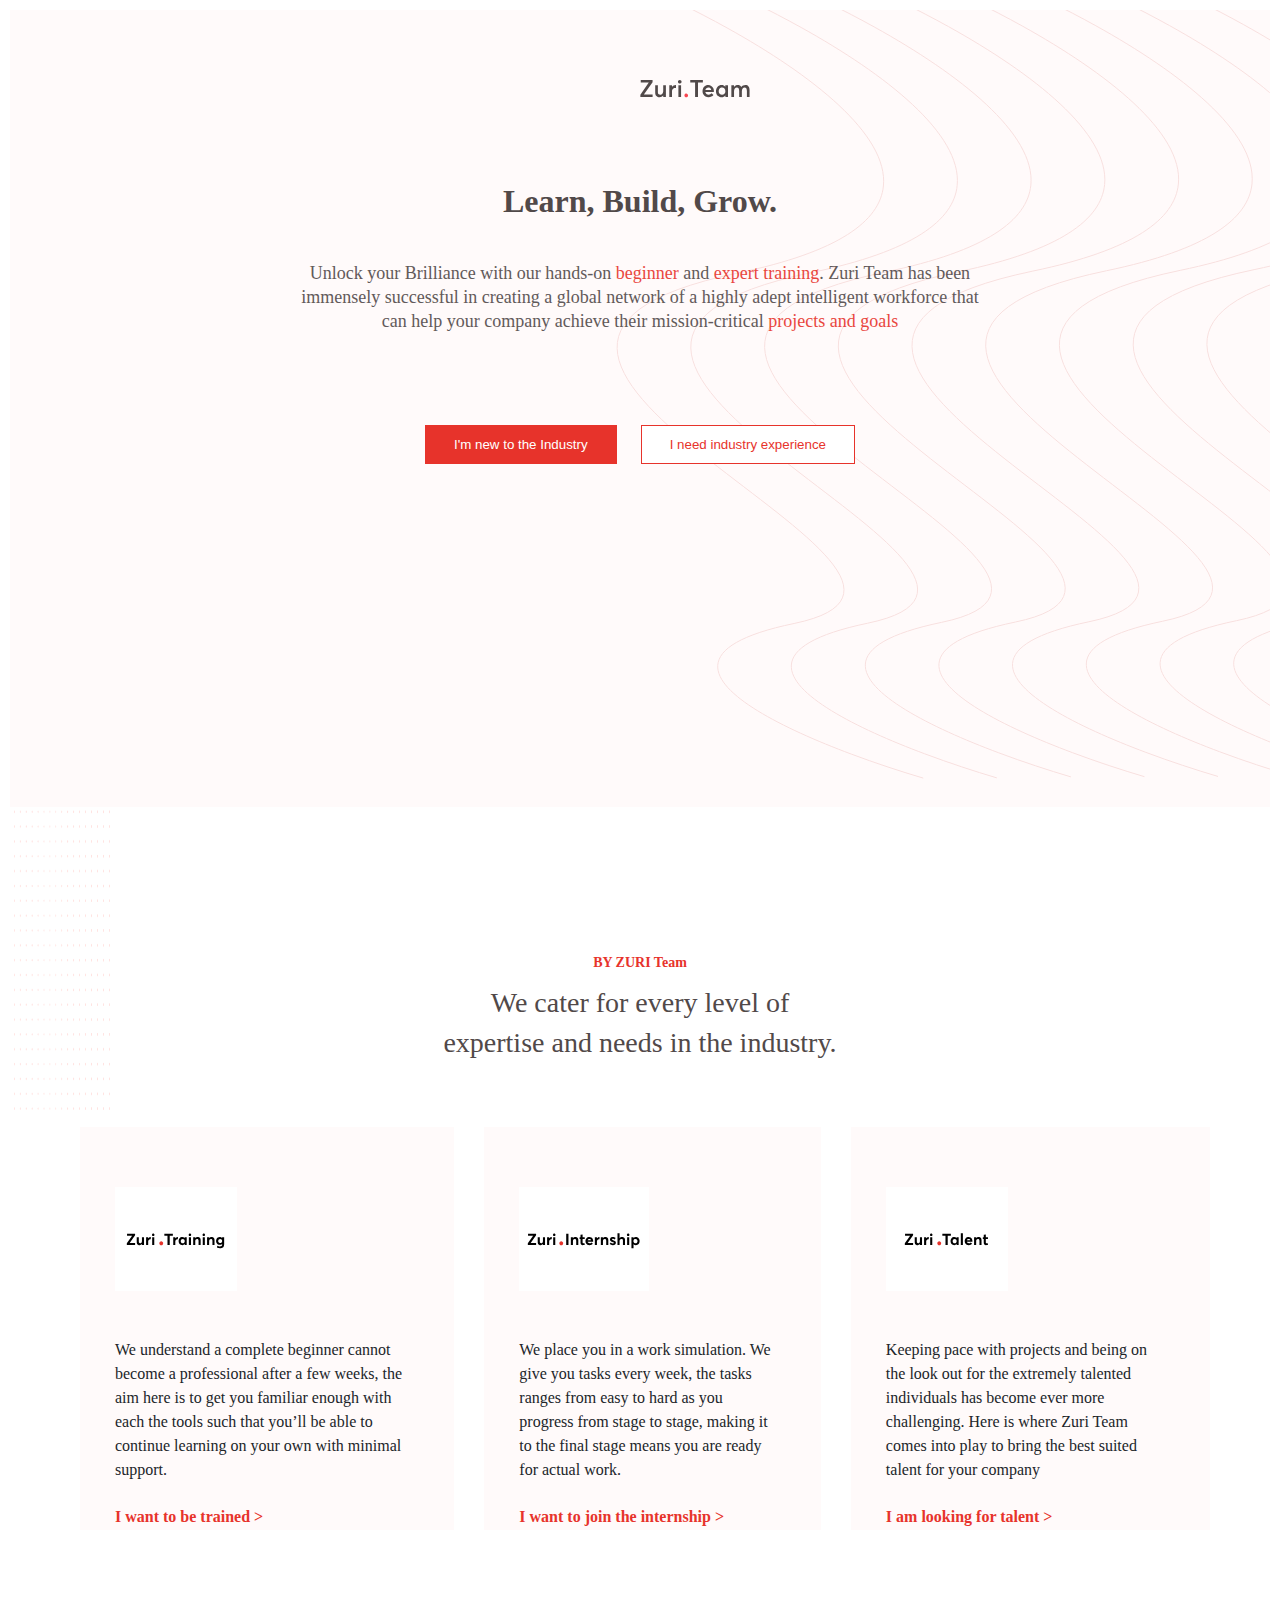
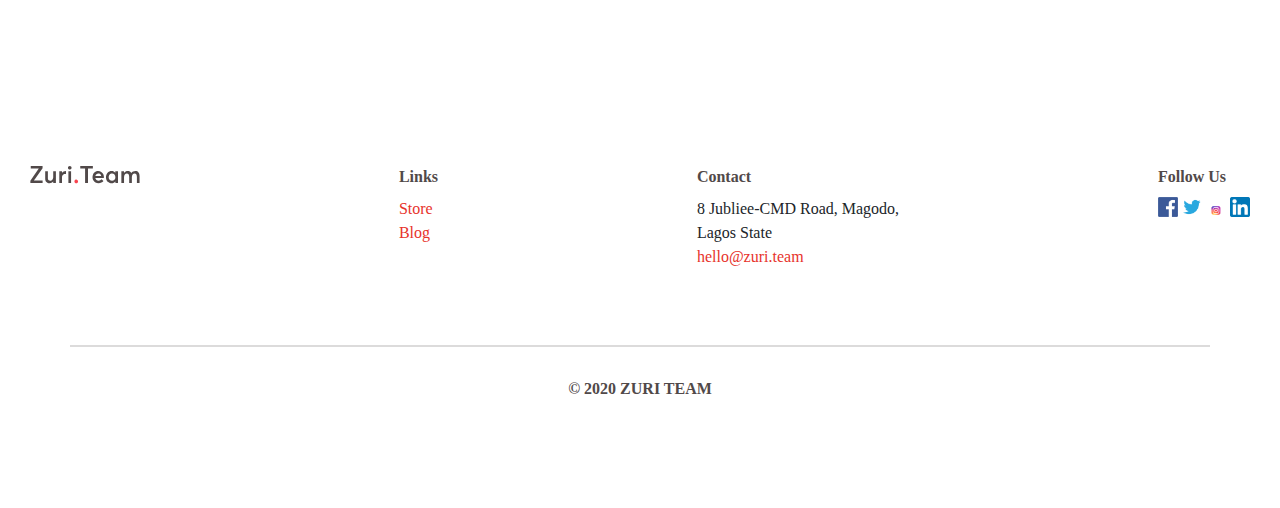
==== index.html @ d509d8ee "initial commit" ====
<!DOCTYPE html>
<html lang="en">
<head>
    <meta charset="UTF-8">
    <meta http-equiv="X-UA-Compatible" content="IE=edge">
    <meta name="viewport" content="width=device-width, initial-scale=1.0">
    <link href="./images/Zuri-favicon.png" rel="icon" sizes="16x16 32x32" type="image/png">
    <link rel="stylesheet" href="./style.css">
    
    <title>Zuri | Learn, Build, Grow.</title>
</head>
<body>

    <main>
        <section class="content-1">
            <div class="top-image">
                <img alt="Zuri logo" class="zuri-img" src="./images/zuri-logo-full.svg">
            </div>
            <div class="intro">
                <h2>Learn, Build, Grow.</h2>
                <p>Unlock your Brilliance with our hands-on <a href="https://training.zuri.team">beginner</a> and <a href="https://internship.zuri.team">expert training</a>. Zuri Team has been immensely successful in creating a global network of a highly adept intelligent workforce that can help your company
                    achieve their mission-critical <a href="https://talent.zuri.team">projects and goals</a></p>
                <div class="button">
                    <a href="https://training.zuri.team/">
                        <button class="my-button red-button">I'm new to the Industry</button>
                    </a>
                    <br>
                    <a href="https://talent.zuri.team/">
                        <button class="my-button white-button">I need industry experience</button>
                    </a>
                </div>
            </div>
        </section>

        <section class="content-2">
            <div class="content-a">
                <h3>BY ZURI Team</h3>
                <p>We cater for every level of <br> expertise and needs in the industry.</p>
            </div>

            <div class="container">
                <div class="box-a">
                    <img alt="" src="./images/zuri-training-img.svg">
                    <p>We understand a complete beginner cannot become a professional after a few weeks, the aim here is to get you familiar enough with each the tools such that you’ll be able to continue learning on your own with minimal support.</p>
                    <h3><a href="https://training.zuri.team/">I want to be trained &gt;</a></h3>
                </div>
    
                <div class="box-b">
                    <img alt="" src="./images/zuri-internship-img.svg">
                    <p>We place you in a work simulation. We give you tasks every week, the tasks ranges from easy to hard as you progress from stage to stage, making it to the final stage means you are ready for actual work.  </p>
                    <h3><a href="https://internship.zuri.team/">I want to join the internship &gt;</a></h3>
                </div>
    
                <div class="box-c">
                    <img alt="" src="./images/zuri-talent-img.svg">
                    <p>Keeping pace with projects and being on the look out for the extremely talented
                     individuals has become ever more challenging. Here is where Zuri Team comes into play to bring the best suited talent for your company</p>
                    <h3><a href="https://talent.zuri.team/">I am looking for talent &gt;</a></h3>
                </div>
            </div>
    
        </section>
    </main>

    <footer>
        <div class="footer-container">
            <div>
                <img alt="" class="footer-logo" src="./images/zuri-logo-full.svg">
            </div>

      
            <div>
                <h3>Links</h3>              
                <a href="https://flutterwave.com/store/zuriteam">
                    <p>Store</p>
                </a>
                <a href="https://blog.zuri.team">
                    <p>Blog</p>
                </a>
            </div>

            <div>
                <h3>Contact</h3>
                <p>8 Jubliee-CMD Road, Magodo, <br>Lagos State</p>
                <p>
                    <a href="mailto:hello@zuri.com">
                        hello@zuri.team
                    </a>
                </p>
            </div>

            <div>
                <h3>Follow Us</h3>
                <div class="contact-icons">
                    <a target="_blank" href="https://web.facebook.com/thezuriteam"> <img alt="" src="./images/facebook-logo.png" width="20px"> </a>
                    <a target="_blank" href="https://twitter.com/theZuriTeam"> <img alt="" src="./images/twitter-logo.png" width="20px">  </a>
                    <a target="_blank" href="https://www.instagram.com/thezuriteam/"> <img alt="" src="./images/IG-logo.svg" width="20px"> </a>
                    <a href="#"> <img alt="" src="./images/linkedin-logo.png" width="20px"> </a>
                </div>
            </div>
        </div>

        <div class="line">
            <hr>
        </div>

        <div class="copyright">
            <p> © 2020 ZURI TEAM </p>
        </div>

    </footer>
</body>
</html>
---- style.css ----
@import url('http://fonts.cdnfonts.com/css/graphik');
@import url('http://fonts.cdnfonts.com/css/averta-blackitalic');
* {
    margin: 0;
    padding: 0;
    box-sizing: border-box;
    font-family: 'Graphik' 'Averta-Regular' sans-serif;
}

body{
    width: 100%;
    padding: 10px;
    font-family: 'Graphik' 'Averta-Regular' sans-serif;
    /* font-size: 1em; */
    /* font-weight: 400; */
    line-height: 1.5;
    color: #212529;
    text-align: left;
    background-color: white;
    text-decoration: none;
}

body a {
    text-decoration: none;
    color: #E7332B;
}

.content-1 {
    height: 800px;
    background-image: url(./images/hero-bg.svg);
    background-size: cover;
    background-position: center center;
    background-repeat: no-repeat;
}

.top-image {
    margin: auto;
    display: flex;
    padding-top: 69px;
    margin-bottom: 69px;
}

.zuri-img {
    display: flex;
    margin-left: 630px;
}

.intro {
    padding: 10px;
    max-width: 700px;
    margin: 0 auto;
    text-align: center;
}

.intro h2 {
    color: #514949;
    font-size: 32px;
    margin-bottom: 36px;
    text-align: center;
    line-height: 48px;
}

.intro p{
    font-size: 18px;
    margin-top: 0;
    margin-bottom: 1rem;
    line-height: 24px;
    color: #514949;
    opacity: 0.9;
}


.button{
    margin-top: 92px;
    display: flex;
    align-items: center;
    justify-content: center;
}

.my-button {
    padding: 11px 28px;
    border: 1px solid #E7332B;
}

.red-button {
    background-color: #E7332B;
    color: white;
    margin-right: 24px;
}


.white-button {
    background-color: white;
    color: #E7332B;
}

section.content-2 {
    background-color: white;
    overflow: hidden;
}

.content-a {
    margin: 0 auto;
    text-align: center;
}

.content-a h3 {
    font-size: 14px;
    line-height: 24px;
    color: #E7332B;
    margin-top: 141px;
}

.content-a p {
    font-size: 28px;
    line-height: 40px;
    color: #514949;
    text-align: center;
    margin-top: 8px;
    margin-bottom: 64px;
}
 .container {
    display: flex;
    flex-direction: row;
    gap: 30px;
    margin-left: 60px;
    margin-right: 60px;
    font-size: 16px;
 }

 .container img {
    margin-top: 60px;
    margin-left: 35px;
    padding-bottom: 40px;
 }

 .content-2 {
    background-image: url(./images/left-img.png);
    background-size: 100px 300px;
    background-repeat: no-repeat;
 }
 
 .box-a { 
    background-color: #fffafa;
    margin-left: 10px;
    
} 

 .box-b {
    background-color: #fffafa;
 }

 .box-c {
    background-color: #fffafa;
    /* background-image: url(./images/right-img.png);
    background-size: cover;
    background-repeat: no-repeat; */
}

.container p {
    margin-left: 35px;
    padding-right: 50px;
    padding-bottom: 20px;
}
.container a {
    font-size: 16px;
    padding-left: 35px;
}
 .footer-container{
    margin-top: 215px;
    display: flex;
    flex-direction: row;
    justify-content: space-between;
    margin-bottom: 56px;
    padding: 20px;
}

.footer-container h3{
    font-size: 16px;
    font-weight: 700;
    color: #514949;
    margin-bottom: 8px;
}

.line hr {
    margin-left: 60px;
    margin-right: 60px;
    opacity: 0.2;
    border: 0.7px solid #514949;
}

.copyright p {
    padding-top: 30px;
    text-align: center;
    font-size: 16px;
    line-height: 24px;
    font-weight: bold;
    color: #514949;
    padding-bottom: 97px;
}
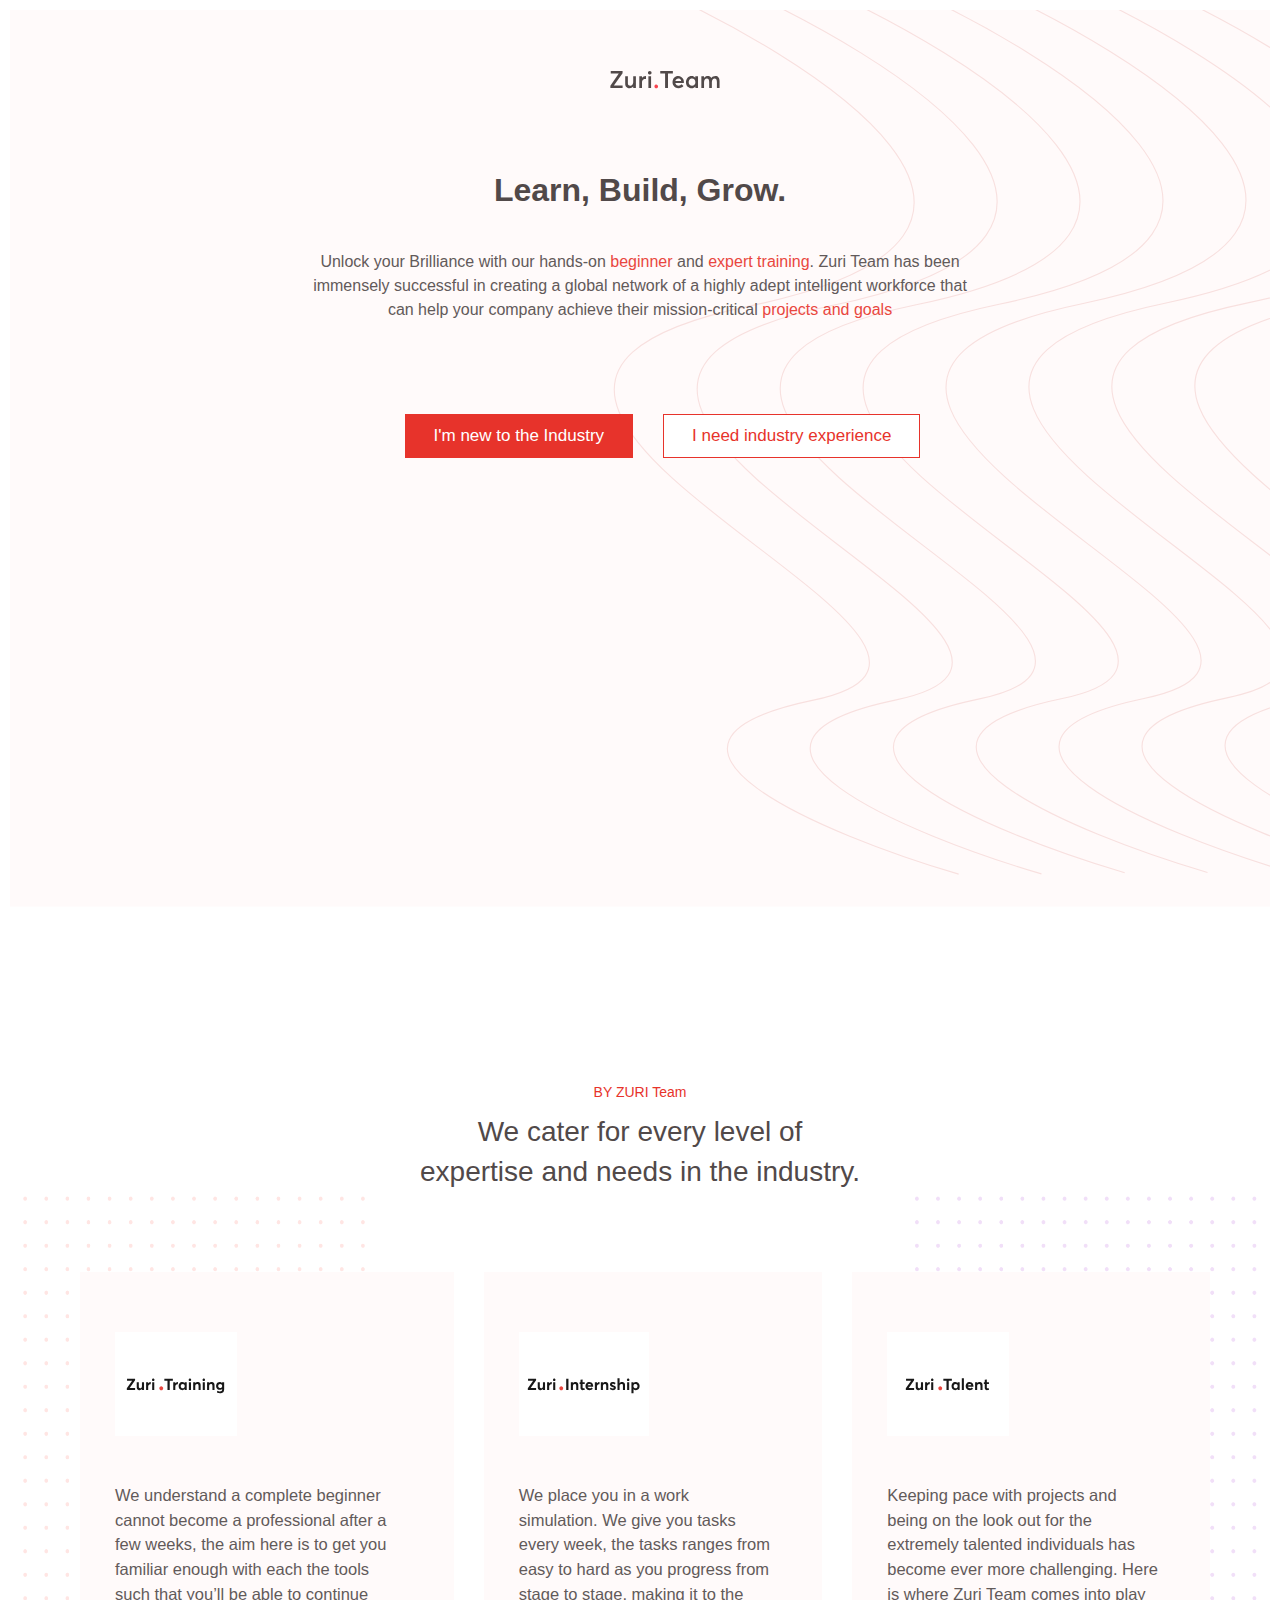
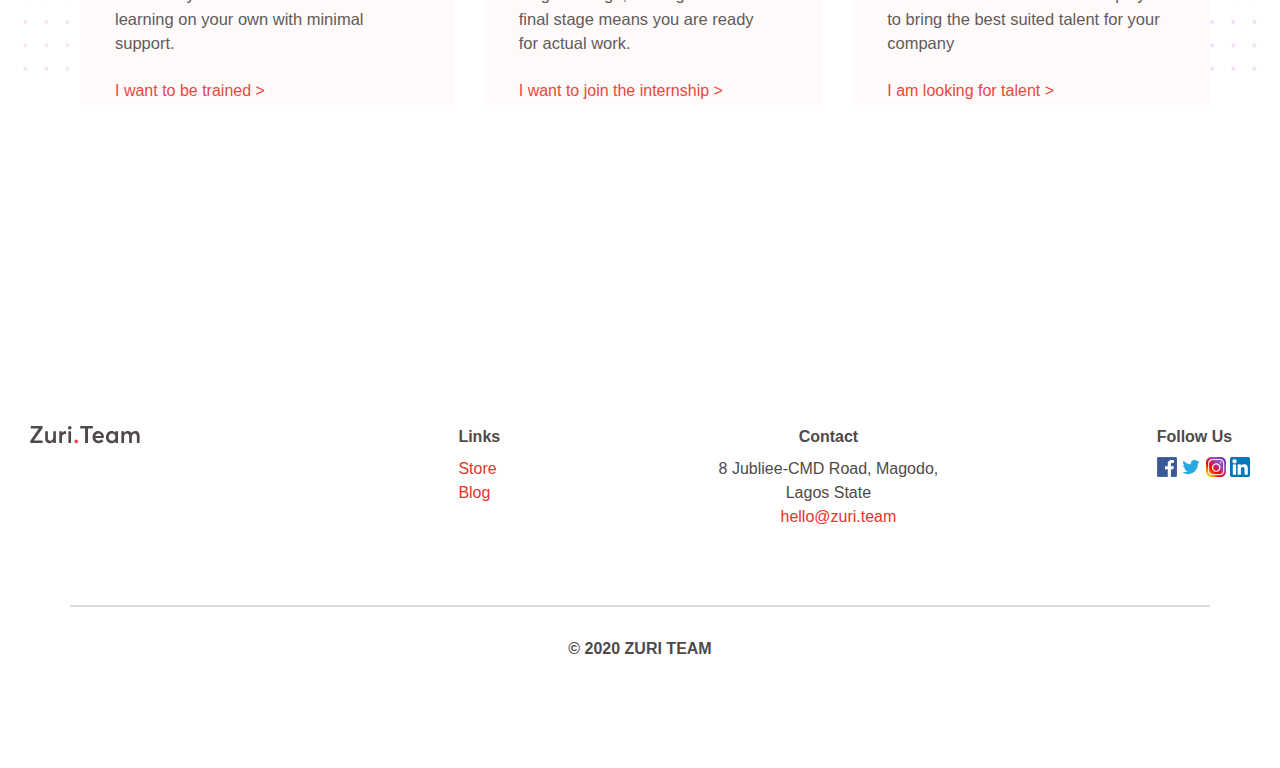
==== commit c200620a: "Updated codes" ====
--- a/index.html
+++ b/index.html
@@ -21,11 +21,11 @@
                 <p>Unlock your Brilliance with our hands-on <a href="https://training.zuri.team">beginner</a> and <a href="https://internship.zuri.team">expert training</a>. Zuri Team has been immensely successful in creating a global network of a highly adept intelligent workforce that can help your company
                     achieve their mission-critical <a href="https://talent.zuri.team">projects and goals</a></p>
                 <div class="button">
-                    <a href="https://training.zuri.team/">
+                    <a href="./industry.html">
                         <button class="my-button red-button">I'm new to the Industry</button>
                     </a>
                     <br>
-                    <a href="https://talent.zuri.team/">
+                    <a href="experience.html">
                         <button class="my-button white-button">I need industry experience</button>
                     </a>
                 </div>
@@ -40,19 +40,19 @@
 
             <div class="container">
                 <div class="box-a">
-                    <img alt="" src="./images/zuri-training-img.svg">
+                    <img alt="Zuri Training Logo" src="./images/zuri-training-img.svg">
                     <p>We understand a complete beginner cannot become a professional after a few weeks, the aim here is to get you familiar enough with each the tools such that you’ll be able to continue learning on your own with minimal support.</p>
                     <h3><a href="https://training.zuri.team/">I want to be trained &gt;</a></h3>
                 </div>
     
                 <div class="box-b">
-                    <img alt="" src="./images/zuri-internship-img.svg">
+                    <img alt="Zuri Internship Logo" src="./images/zuri-internship-img.svg">
                     <p>We place you in a work simulation. We give you tasks every week, the tasks ranges from easy to hard as you progress from stage to stage, making it to the final stage means you are ready for actual work.  </p>
                     <h3><a href="https://internship.zuri.team/">I want to join the internship &gt;</a></h3>
                 </div>
     
                 <div class="box-c">
-                    <img alt="" src="./images/zuri-talent-img.svg">
+                    <img alt="Zuri Talent Logo" src="./images/zuri-talent-img.svg">
                     <p>Keeping pace with projects and being on the look out for the extremely talented
                      individuals has become ever more challenging. Here is where Zuri Team comes into play to bring the best suited talent for your company</p>
                     <h3><a href="https://talent.zuri.team/">I am looking for talent &gt;</a></h3>
@@ -65,11 +65,11 @@
     <footer>
         <div class="footer-container">
             <div>
-                <img alt="" class="footer-logo" src="./images/zuri-logo-full.svg">
+                <img alt="Zuri Logo" class="footer-logo" src="./images/zuri-logo-full.svg">
             </div>
 
       
-            <div>
+            <div class="links">
                 <h3>Links</h3>              
                 <a href="https://flutterwave.com/store/zuriteam">
                     <p>Store</p>
@@ -79,23 +79,26 @@
                 </a>
             </div>
 
-            <div>
-                <h3>Contact</h3>
-                <p>8 Jubliee-CMD Road, Magodo, <br>Lagos State</p>
-                <p>
-                    <a href="mailto:hello@zuri.com">
+            <div class="contact">
+                <div id="contact-id"><h3>Contact</h3></div>
+                <div class="address">
+                    <p >8 Jubliee-CMD Road, Magodo, <br>Lagos State</p>
+                </div>
+                <div class="email">
+                    <p>
+                    <a href="mailto:hello@zuri.com" >
                         hello@zuri.team
                     </a>
-                </p>
+                    </p>
+                </div>
             </div>
-
-            <div>
+            <div class="follow">
                 <h3>Follow Us</h3>
                 <div class="contact-icons">
-                    <a target="_blank" href="https://web.facebook.com/thezuriteam"> <img alt="" src="./images/facebook-logo.png" width="20px"> </a>
-                    <a target="_blank" href="https://twitter.com/theZuriTeam"> <img alt="" src="./images/twitter-logo.png" width="20px">  </a>
-                    <a target="_blank" href="https://www.instagram.com/thezuriteam/"> <img alt="" src="./images/IG-logo.svg" width="20px"> </a>
-                    <a href="#"> <img alt="" src="./images/linkedin-logo.png" width="20px"> </a>
+                    <a target="_blank" href="https://web.facebook.com/thezuriteam"> <img alt="Zuri Facebook Handle" src="./images/facebook-logo.png" width="20px"> </a>
+                    <a target="_blank" href="https://twitter.com/theZuriTeam"> <img alt="Zuri Twitter Handle" src="./images/twitter-logo.png" width="20px">  </a>
+                    <a target="_blank" href="https://www.instagram.com/thezuriteam/"> <img alt="Zuri Instagram Handle" src="./images/insta-logo.png" width="20px"> </a>
+                    <a href="#"> <img alt="Zuri LinkedIn Handle" src="./images/linkedin-logo.png" width="20px"> </a>
                 </div>
             </div>
         </div>
--- a/style.css
+++ b/style.css
@@ -1,23 +1,27 @@
 @import url('http://fonts.cdnfonts.com/css/graphik');
-@import url('http://fonts.cdnfonts.com/css/averta-blackitalic');
+
+@font-face {
+    font-family: Averta;
+    src: url(https://res.cloudinary.com/dafsch2zs/raw/upload/v1596618987/Zuri%20Landing/AvertaDemoPECuttedDemo-Regular_dghpn7.otf);
+}
+
 * {
     margin: 0;
     padding: 0;
     box-sizing: border-box;
-    font-family: 'Graphik' 'Averta-Regular' sans-serif;
+    font-family: 'Averta' 'Graphik' sans-serif;
 }
 
 body{
     width: 100%;
     padding: 10px;
-    font-family: 'Graphik' 'Averta-Regular' sans-serif;
-    /* font-size: 1em; */
-    /* font-weight: 400; */
+    font-size: 16px;
     line-height: 1.5;
-    color: #212529;
+    color: #514949;
     text-align: left;
     background-color: white;
     text-decoration: none;
+    font-family: 'Averta', 'Graphik', sans-serif;
 }
 
 body a {
@@ -26,7 +30,7 @@
 }
 
 .content-1 {
-    height: 800px;
+    height: 100vh;
     background-image: url(./images/hero-bg.svg);
     background-size: cover;
     background-position: center center;
@@ -36,13 +40,13 @@
 .top-image {
     margin: auto;
     display: flex;
-    padding-top: 69px;
-    margin-bottom: 69px;
+    padding-top: 60px;
+    margin-bottom: 67px;
 }
 
 .zuri-img {
     display: flex;
-    margin-left: 630px;
+    margin-left: 550px;
 }
 
 .intro {
@@ -54,32 +58,37 @@
 
 .intro h2 {
     color: #514949;
-    font-size: 32px;
+    font-size: 2rem;;
+    font-weight: 800;
     margin-bottom: 36px;
     text-align: center;
     line-height: 48px;
 }
 
 .intro p{
-    font-size: 18px;
     margin-top: 0;
     margin-bottom: 1rem;
     line-height: 24px;
     color: #514949;
     opacity: 0.9;
+    text-align: center;
 }
 
 
 .button{
-    margin-top: 92px;
+    margin-top: 82px;
+    margin-left: 45px;
     display: flex;
-    align-items: center;
+    flex-wrap: wrap;
     justify-content: center;
+    padding: 10px;
+    gap: 3px;
 }
 
 .my-button {
     padding: 11px 28px;
     border: 1px solid #E7332B;
+    font-size: 17px;
 }
 
 .red-button {
@@ -94,13 +103,23 @@
     color: #E7332B;
 }
 
+.red-button:hover{
+    background-color: white;
+    color: #E7332B;
+}
+
+.white-button:hover{
+    background-color: #E7332B;
+    color: white;
+}
+
 section.content-2 {
     background-color: white;
     overflow: hidden;
 }
 
 .content-a {
-    margin: 0 auto;
+    margin-top: 170px;
     text-align: center;
 }
 
@@ -108,7 +127,7 @@
     font-size: 14px;
     line-height: 24px;
     color: #E7332B;
-    margin-top: 141px;
+    font-weight: 100;
 }
 
 .content-a p {
@@ -117,15 +136,19 @@
     color: #514949;
     text-align: center;
     margin-top: 8px;
-    margin-bottom: 64px;
 }
  .container {
+    margin-top: 0;
+    padding-top: 0;
     display: flex;
     flex-direction: row;
     gap: 30px;
-    margin-left: 60px;
-    margin-right: 60px;
-    font-size: 16px;
+    padding-top: 50px; 
+    padding-left: 2px;
+    color: #514949;
+    font-size: 16.5px;
+    font-weight: 200;
+    opacity: 0.9;
  }
 
  .container img {
@@ -133,17 +156,10 @@
     margin-left: 35px;
     padding-bottom: 40px;
  }
-
- .content-2 {
-    background-image: url(./images/left-img.png);
-    background-size: 100px 300px;
-    background-repeat: no-repeat;
- }
- 
+  
  .box-a { 
     background-color: #fffafa;
     margin-left: 10px;
-    
 } 
 
  .box-b {
@@ -152,9 +168,6 @@
 
  .box-c {
     background-color: #fffafa;
-    /* background-image: url(./images/right-img.png);
-    background-size: cover;
-    background-repeat: no-repeat; */
 }
 
 .container p {
@@ -165,9 +178,11 @@
 .container a {
     font-size: 16px;
     padding-left: 35px;
+    font-weight: 100;
 }
  .footer-container{
-    margin-top: 215px;
+    margin-top: 300px;
+    padding-top: 10px;
     display: flex;
     flex-direction: row;
     justify-content: space-between;
@@ -197,4 +212,221 @@
     font-weight: bold;
     color: #514949;
     padding-bottom: 97px;
+}
+
+/* Extra small devices (phones, 600px and down) */
+@media only screen and (max-width: 600px) {
+    .content-1 {
+        align-items: center;
+    }
+
+    .top-image {
+        margin-left: -70px !important;
+        display: flex;
+        padding-top: 60px;
+        margin-bottom: 67px;
+    }
+
+    .zuri-img {
+        display: flex;
+    }
+
+    .white-button {
+        margin-top: 20px;
+        margin-right: 20px;
+    }
+
+    .container {
+        flex-direction: column;
+    }
+
+    .container p {
+        font-size: 17px;
+        background-image: none !important;
+    }
+
+    .footer-container {
+        flex-direction: column;
+        align-items: center;
+    }
+
+    .footer-logo {
+        width: 150px;
+        padding-bottom: 30px;
+    }
+
+    .footer-container h3 {
+        font-size: x-large;
+    }
+
+    .links p {
+        font-size: 16px;
+        padding-bottom: 10px;
+        padding-left: 10px;
+    }
+
+    #contact-id {
+        padding-left: 80px;
+    }
+
+    .address {
+        text-align: center;
+        font-size: 14px;
+        padding-right: 5px;
+        padding-bottom: 20px;
+        padding-left: 30px;
+    }
+
+    .email {
+        padding-left: 75px;
+        font-size: 14px;
+        font-weight: 100;
+        padding-bottom: 30px;
+    }
+
+    .follow {
+        text-align: center;
+    }
+
+    .follow h3 {
+        font-size: x-large;
+        padding-bottom: 10px;
+        padding-left: 10px;
+    }
+
+    .line {
+        padding-top: 70px;
+    }
+}
+
+
+/* Medium devices (landscape tablets, 768px and up) */
+@media only screen and (max-width: 768px) {
+    .content-1 {
+        align-items: center;
+    }
+
+    .zuri-img {
+        display: flex;
+        margin-left: 320px !important;
+    }
+
+    .container {
+        flex-direction: column;
+    }
+
+    .container p {
+        font-size: 17px;
+        background-image: none !important;
+    }
+
+    .footer-container {
+        flex-direction: column;
+        align-items: center;
+    }
+
+    .footer-logo {
+        width: 150px;
+        padding-bottom: 30px;
+    }
+
+    .footer-container h3 {
+        font-size: x-large;
+    }
+
+    .links p {
+        font-size: 16px;
+        padding-bottom: 10px;
+        padding-left: 10px;
+    }
+
+    #contact-id {
+        padding-left: 80px;
+    }
+
+    .address {
+        text-align: center;
+        font-size: 14px;
+        padding-right: 5px;
+        padding-bottom: 20px;
+        padding-left: 30px;
+    }
+
+    .email {
+        padding-left: 75px;
+        font-size: 14px;
+        font-weight: 100;
+        padding-bottom: 30px;
+    }
+
+    .follow {
+        text-align: center;
+    }
+
+    .follow h3 {
+        font-size: x-large;
+        padding-bottom: 10px;
+        padding-left: 10px;
+    }
+
+    .line {
+        padding-top: 70px;
+    }
+}
+
+/* Large devices (laptops/desktops, 992px and up) */
+@media only screen and (max-width: 992px) {
+    .content-1 {
+        align-items: center;
+    }
+
+    .zuri-img { 
+        display: flex;
+        margin-left: 450px;
+    }
+
+    .container p {
+        font-size: 17.5px;
+    }
+}
+
+/* Extra large devices (large laptops and desktops, 1200px and up) */
+@media only screen and (min-width: 1200px) {
+    .zuri-img { 
+        display: flex;
+        margin-left: 600px;
+    }
+    
+    .container {
+    padding-top: 80px; 
+    padding-left: 60px;
+    padding-right: 60px; 
+    background-image: url('./images/left-img.png'), url('./images/right-img.png');
+    background-repeat:no-repeat;
+    background-size: 355px 475px, 355px 475px;
+    background-position: top 10% left 0%, top 10% right 0%;
+    }
+
+    .address {
+        margin-right: 200px;
+    }
+
+    .links {
+        padding-left: 300px;
+    }
+
+    .contact {
+        padding-top: 0;
+        text-align: center;
+    }
+
+    .contact p {
+        text-align: center;
+        padding-left: 200px;
+        
+    }
+
+    .email p {
+        padding-right: 180px;
+    }
 }